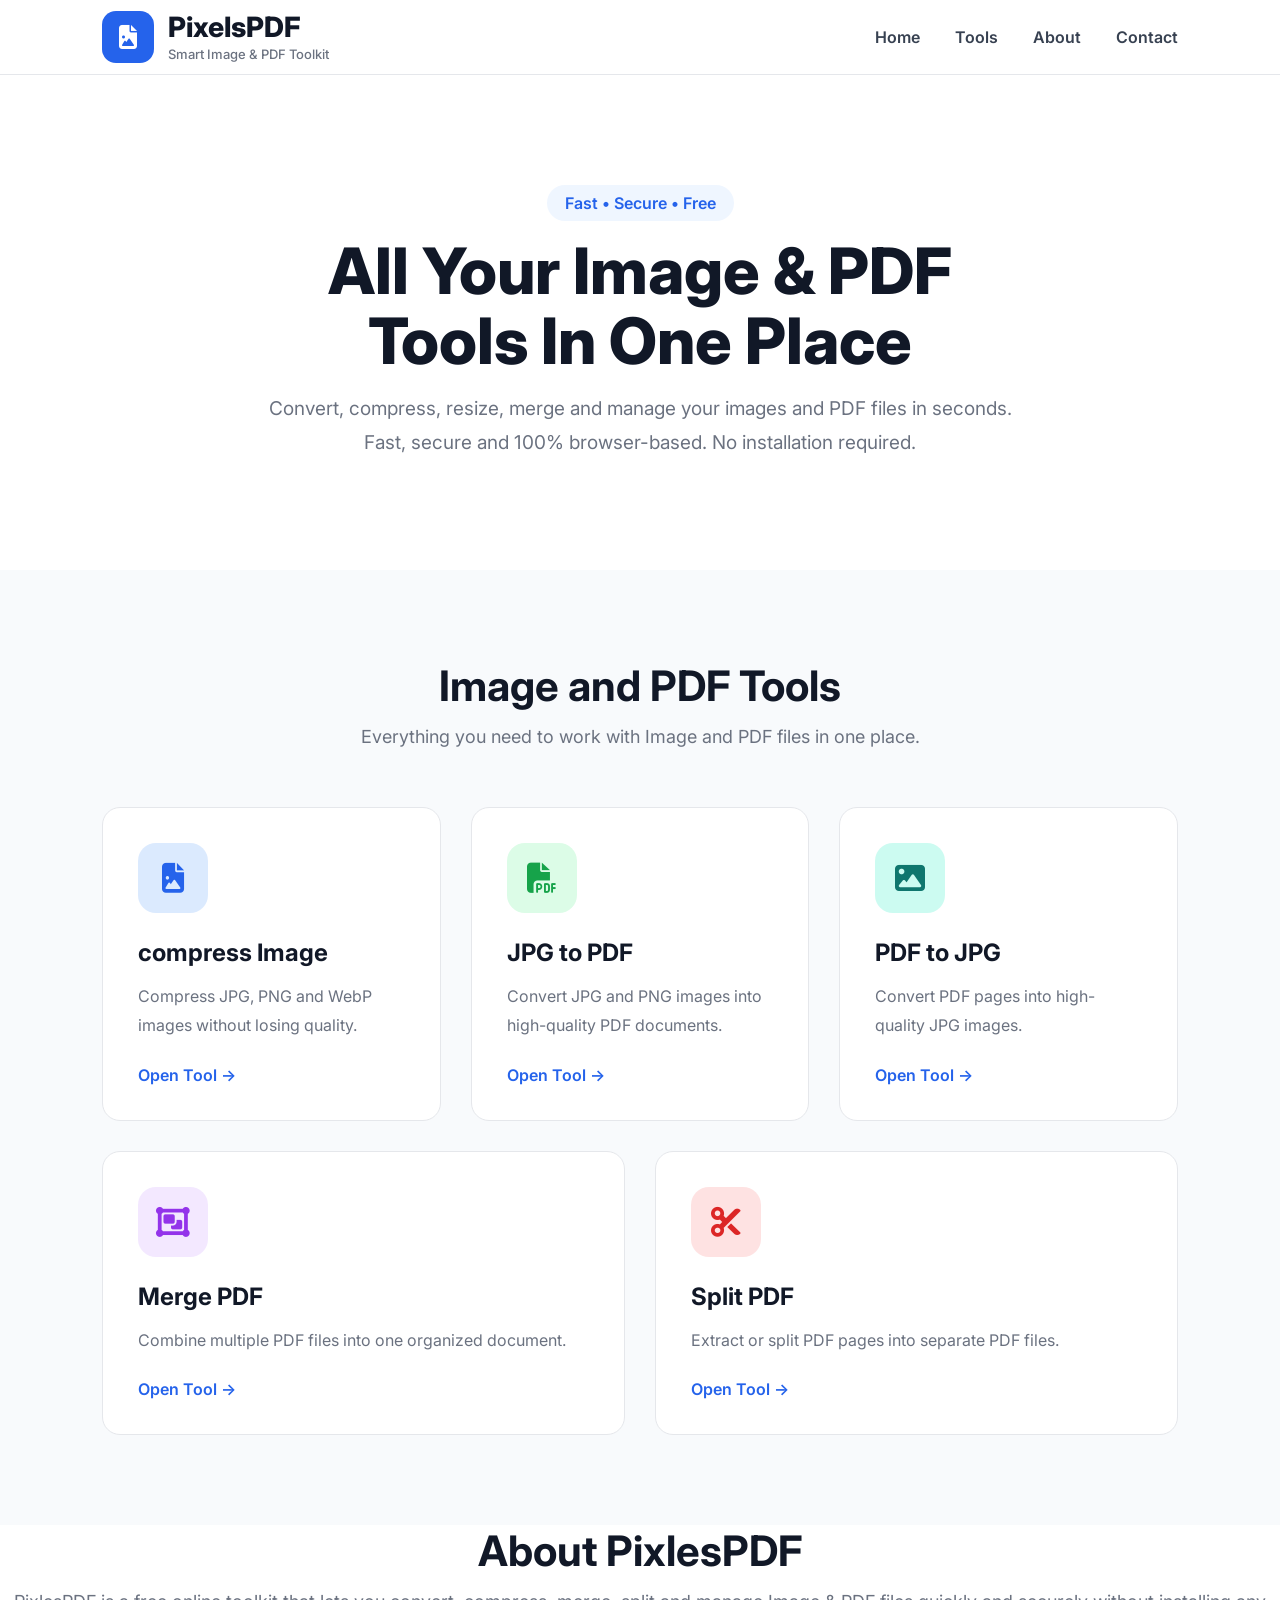
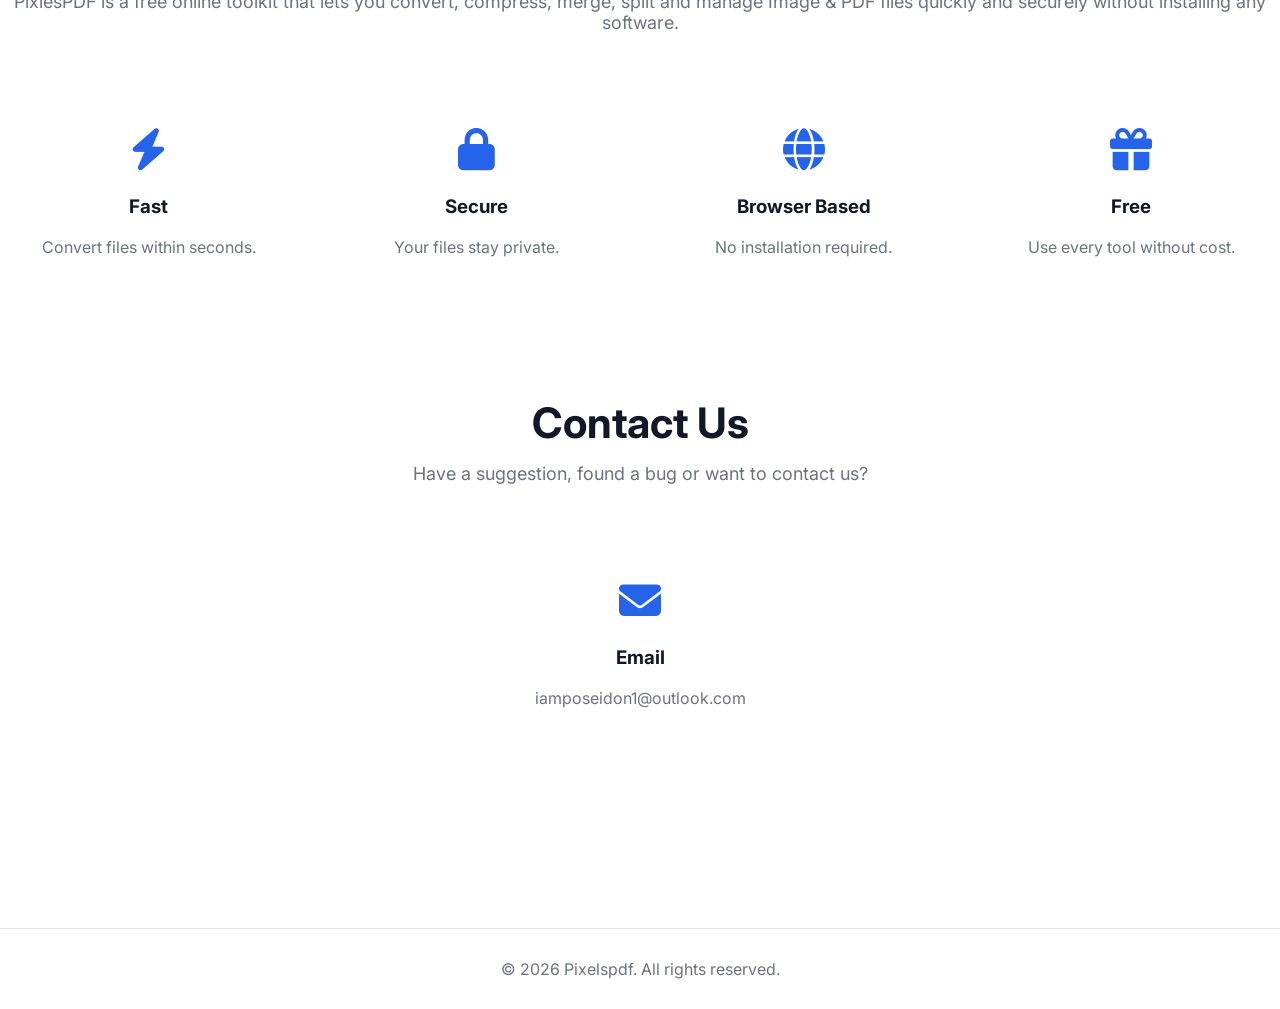
==== html/index.html @ 78e018db "Add files via upload" ====
<!DOCTYPE html>
<html lang="en">
<head>
<meta charset="UTF-8">
<meta name="viewport" content="width=device-width, initial-scale=1.0">

<title>PixelsPDF</title>

<link rel="preconnect" href="https://fonts.googleapis.com">
<link rel="preconnect" href="https://fonts.gstatic.com" crossorigin>

<link href="https://fonts.googleapis.com/css2?family=Inter:wght@400;500;600;700;800&display=swap" rel="stylesheet">

<link rel="stylesheet" href="https://cdnjs.cloudflare.com/ajax/libs/font-awesome/6.6.0/css/all.min.css">

<link rel="stylesheet" href="../css/style.css">

</head>

<body>

<header>

   <a href="index.html" class="logo">

    <div class="logo-icon">
        <i class="fa-solid fa-file-image"></i>
    </div>

    <div class="logo-text">
        <span>PixelsPDF</span>
        <small>Smart Image & PDF Toolkit</small>
    </div>

</a>

    <nav id="navbar">

        <a href="index.html">Home</a>
        <a href="#tools">Tools</a>
        <a href="#about">About</a>
        <a href="#contact">Contact</a>

    </nav>

    <div class="menu-btn" id="menuBtn">
        <i class="fa-solid fa-bars"></i>
    </div>

</header>

<section class="hero">

    <div class="hero-content">

        <span class="hero-badge">
            Fast • Secure • Free
        </span>

       <h1>All Your Image & PDF Tools In One Place</h1>

        <p>
    Convert, compress, resize, merge and manage your images and PDF files in seconds.
    Fast, secure and 100% browser-based. No installation required.
</p>

    </div>

</section>

<section class="tools" id="tools">

    <div class="section-header">

        <h2>Image and PDF Tools</h2>

        <p>
            Everything you need to work with Image and PDF files in one place.
        </p>

    </div>

    <!-- First Row -->

<div class="tools-grid">

    <!-- Compress Image -->
    <a href="compress-image.html" class="tool-card blue-card">

        <div class="icon blue">
            <i class="fa-solid fa-file-image"></i>
        </div>

        <h3>compress Image</h3>

        <p>
            Compress JPG, PNG and WebP images
            without losing quality.
        </p>

        <span>Open Tool →</span>

    </a>

    <!-- JPG to PDF -->

    <a href="jpg-to-pdf.html" class="tool-card green-card">

        <div class="icon green">
            <i class="fa-solid fa-file-pdf"></i>
        </div>

        <h3>JPG to PDF</h3>

        <p>
            Convert JPG and PNG images into
            high-quality PDF documents.
        </p>

        <span>Open Tool →</span>

    </a>

    <!-- PDF to JPG -->

    <a href="pdf-to-jpg.html" class="tool-card orange-card">

        <div class="icon orange">
            <i class="fa-solid fa-image"></i>
        </div>

        <h3>PDF to JPG</h3>

        <p>
            Convert PDF pages into
            high-quality JPG images.
        </p>

        <span>Open Tool →</span>

    </a>

</div>

<!-- Second Row -->

<div class="tools-grid-bottom">

    <!-- Merge PDF -->

    <a href="merge-pdf.html" class="tool-card purple-card">

        <div class="icon purple">
            <i class="fa-solid fa-object-group"></i>
        </div>

        <h3>Merge PDF</h3>

        <p>
            Combine multiple PDF files into
            one organized document.
        </p>

        <span>Open Tool →</span>

    </a>

    <!-- Split PDF -->

    <a href="split-pdf.html" class="tool-card red-card">

        <div class="icon red">
            <i class="fa-solid fa-scissors"></i>
        </div>

        <h3>Split PDF</h3>

        <p>
            Extract or split PDF pages
            into separate PDF files.
        </p>

        <span>Open Tool →</span>

    </a>

</div>

</section>

<section id="about" class="about">

    <div class="section-header">

        <h2>About PixlesPDF</h2>

        <p>
            PixlesPDF is a free online toolkit that lets you convert,
            compress, merge, split and manage Image & PDF files quickly
            and securely without installing any software.
        </p>

    </div>

    <div class="feature-grid">

        <div class="feature-box">

            <i class="fa-solid fa-bolt"></i>

            <h3>Fast</h3>

            <p>Convert files within seconds.</p>

        </div>

        <div class="feature-box">

            <i class="fa-solid fa-lock"></i>

            <h3>Secure</h3>

            <p>Your files stay private.</p>

        </div>

        <div class="feature-box">

            <i class="fa-solid fa-globe"></i>

            <h3>Browser Based</h3>

            <p>No installation required.</p>

        </div>

        <div class="feature-box">

            <i class="fa-solid fa-gift"></i>

            <h3>Free</h3>

            <p>Use every tool without cost.</p>

        </div>

    </div>

</section>

<section id="contact" class="features">

    <div class="section-header">

        <h2>Contact Us</h2>

        <p>

            Have a suggestion, found a bug or want to contact us?

        </p>

    </div>

    <div class="feature-box">

        <i class="fa-solid fa-envelope"></i>

        <h3>Email</h3>

        <p>

            iamposeidon1@outlook.com

        </p>

    </div>

</section>

<footer>

© 2026 Pixelspdf. All rights reserved.

</footer>
<script src="..js/navbar.js"></script>
<script src="../js/script.js"></script>
</body>
</html>
---- css/style.css ----
/* ==========================
   GOOGLE FONT RESET
========================== */

*{
    margin:0;
    padding:0;
    box-sizing:border-box;
    font-family:'Inter',sans-serif;
}

body{
    background:#ffffff;
    color:#111827;
    overflow-x:hidden;
}

/* ==========================
   HEADER
========================== */

header{
    width:100%;
    height:75px;

    display:flex;
    justify-content:space-between;
    align-items:center;

    padding:0 8%;

    background:#ffffff;

    border-bottom:1px solid #e5e7eb;

    position:sticky;
    top:0;

    z-index:1000;
}

.logo{
    display:flex;
    align-items:center;
    gap:14px;
    text-decoration:none;
}

.logo-icon{
    width:52px;
    height:52px;
    background:#2563EB;
    border-radius:14px;
    display:flex;
    align-items:center;
    justify-content:center;
    flex-shrink:0;
}

.logo-icon i{
    color:#fff;
    font-size:24px;
}

.logo-text{
    display:flex;
    flex-direction:column;
    line-height:1.2;
}

.logo-text span{
    font-size:28px;
    font-weight:800;
    color:#111827;
}

.logo-text small{
    font-size:13px;
    font-weight:500;
    color:#6B7280;
    margin-top:2px;
}

.tools-grid a{

    text-decoration:none;

    color:inherit;

}

.tools-grid-bottom a{
    
     text-decoration:none;

    color:inherit;
}

nav{

    display:flex;
    gap:35px;

}

nav a{

    text-decoration:none;

    color:#374151;

    font-weight:600;

    position:relative;

    transition:.3s;

}

nav a:hover{

    color:#2563EB;

}

nav a::after{

    content:"";

    position:absolute;

    left:0;

    bottom:-6px;

    width:0;

    height:2px;

    background:#2563EB;

    transition:.3s;

}

nav a:hover::after{

    width:100%;

}

.menu-btn{

    display:none;

    font-size:28px;

    color:#2563EB;

    cursor:pointer;

}

/* ==========================
   HERO
========================== */

.hero{

    min-height:55vh;

    display:flex;

    justify-content:center;

    align-items:center;

    padding:30px 8%;

    text-align:center;

}

.hero-content{

    max-width:760px;

}

.hero-badge{

    display:inline-block;

    padding:8px 18px;

    background:#EFF6FF;

    color:#2563EB;

    border-radius:50px;

    font-weight:600;

    margin-bottom:15px;

}

.hero h1{

    font-size:64px;

    font-weight:800;

    line-height:1.1;

    margin-bottom:15px;

}

.hero p{

    font-size:19px;

    color:#6B7280;

    line-height:1.8;

    margin-bottom:0;

}

.hero-buttons{

    display:flex;

    justify-content:center;

    gap:20px;

    flex-wrap:wrap;

}

.primary-btn{

    background:#2563EB;

    color:white;

    border:none;

    padding:16px 34px;

    border-radius:10px;

    font-size:16px;

    font-weight:600;

    cursor:pointer;

    transition:.3s;

}

.primary-btn:hover{

    background:#1D4ED8;

}

.secondary-btn{

    background:white;

    color:#111827;

    border:1px solid #d1d5db;

    padding:16px 34px;

    border-radius:10px;

    font-size:16px;

    font-weight:600;

    cursor:pointer;

    transition:.3s;

}

.secondary-btn:hover{

    background:#F8FAFC;

}

/* ==========================
   TOOLS SECTION
========================== */

.tools{

    padding:90px 8%;

    background:#F8FAFC;

}

.section-header{

    text-align:center;

    margin-bottom:60px;

}

.section-header h2{

    font-size:42px;

    margin-bottom:15px;

}

.section-header p{

    color:#6B7280;

    font-size:18px;

}

.tools-grid{

    display:grid;

    grid-template-columns:repeat(3,1fr);

    gap:30px;

}

.tools-grid-bottom{

    display:grid;

    grid-template-columns:repeat(2,1fr);

    gap:30px;

    margin-top:30px;

}

.tool-card{

    background:#fff;

    border:1px solid #E5E7EB;

    border-radius:18px;

    padding:35px;

    cursor:pointer;

    transition:.35s;

}

.tool-card:hover{

    transform:translateY(-10px);

    border-color:transparent;

    box-shadow:0 20px 45px rgba(0,0,0,.18);

}

.icon{

    width:70px;

    height:70px;

    border-radius:18px;

    display:flex;

    justify-content:center;

    align-items:center;

    margin-bottom:25px;

    transition:.35s;

}

.tool-card:hover .icon{

    transform:scale(1.12) rotate(6deg);

}

.icon i{

    font-size:30px;

}

.blue-card:hover{
    background:#2563EB;
    color:white;
}

.green-card:hover{
    background:#16A34A;
    color:white;
}

.orange-card:hover{
    background:#0F766E;
    color:white;
}

.purple-card:hover{
    background:#9333EA;
    color:white;
}

.red-card:hover{
    background:#DC2626;
    color:white;
}

.tool-card:hover h3,
.tool-card:hover p,
.tool-card:hover span{
    color:inherit;
}

.blue{

    background:#DBEAFE;

    color:#2563EB;

}

.green{

    background:#DCFCE7;

    color:#16A34A;

}

.orange{
    background:#CCFBF1;
    color:#0F766E;
}

.purple{

    background:#F3E8FF;

    color:#9333EA;

}

.red{

    background:#FEE2E2;

    color:#DC2626;

}


.tool-card h3{

    font-size:24px;

    margin-bottom:15px;

}

.tool-card p{

    color:#6B7280;

    line-height:1.8;

    margin-bottom:25px;

}

.tool-card span{

    color:#2563EB;

    font-weight:600;

    transition:.3s;

}

.tool-card:hover span{

    letter-spacing:.8px;

}

@media(max-width:900px){

.tools-grid{

    grid-template-columns:1fr;

}

.tools-grid-bottom{

    grid-template-columns:1fr;

}

.tools-grid-bottom .tool-card{

    min-height:280px;

    display:flex;

    flex-direction:column;

    justify-content:center;

}

}


.section-title{

    font-size:40px;

    margin-bottom:40px;

}


/* ==========================
   FOOTER
========================== */

footer{

    margin-top:80px;

    border-top:1px solid #e5e7eb;

    padding:30px;

    text-align:center;

    color:#6B7280;

}

/* ==========================
   MOBILE
========================== */

@media(max-width:768px){

header{

    padding:0 20px;

}

nav{

    position:absolute;

    top:75px;

    left:0;

    width:100%;

    background:white;

    flex-direction:column;

    align-items:center;

    padding:25px 0;

    gap:20px;

    display:none;

    border-bottom:1px solid #e5e7eb;

}

nav.active{

    display:flex;

}

.menu-btn{

    display:block;

}

.hero{

    min-height:70vh;

    padding:60px 20px;

}

.hero h1{

    font-size:42px;

}

.hero p{

    font-size:16px;

}

.hero-buttons{

    flex-direction:column;

}

.primary-btn,
.secondary-btn{

    width:100%;

}

}

/* ==========================
   FEATURES
========================== */

.features{
    padding:100px 8%;
    background:#ffffff;
}

.feature-grid{
    display:grid;
    grid-template-columns:repeat(4,1fr);
    gap:30px;
    margin-top:60px;
}

.feature-box{

    text-align:center;

    padding:35px;

    border-radius:18px;

    transition:.35s;

}

.feature-box:hover{

    background:#F8FAFC;

    transform:translateY(-8px);

}

.feature-box i{

    font-size:42px;

    color:#2563EB;

    margin-bottom:25px;

}

.feature-box h3{

    margin-bottom:15px;

}

.feature-box p{

    color:#6B7280;

    line-height:1.8;

}

@media(max-width:1000px){

.feature-grid{

grid-template-columns:repeat(2,1fr);

}

}

@media(max-width:700px){

.feature-grid{

grid-template-columns:1fr;

}

}
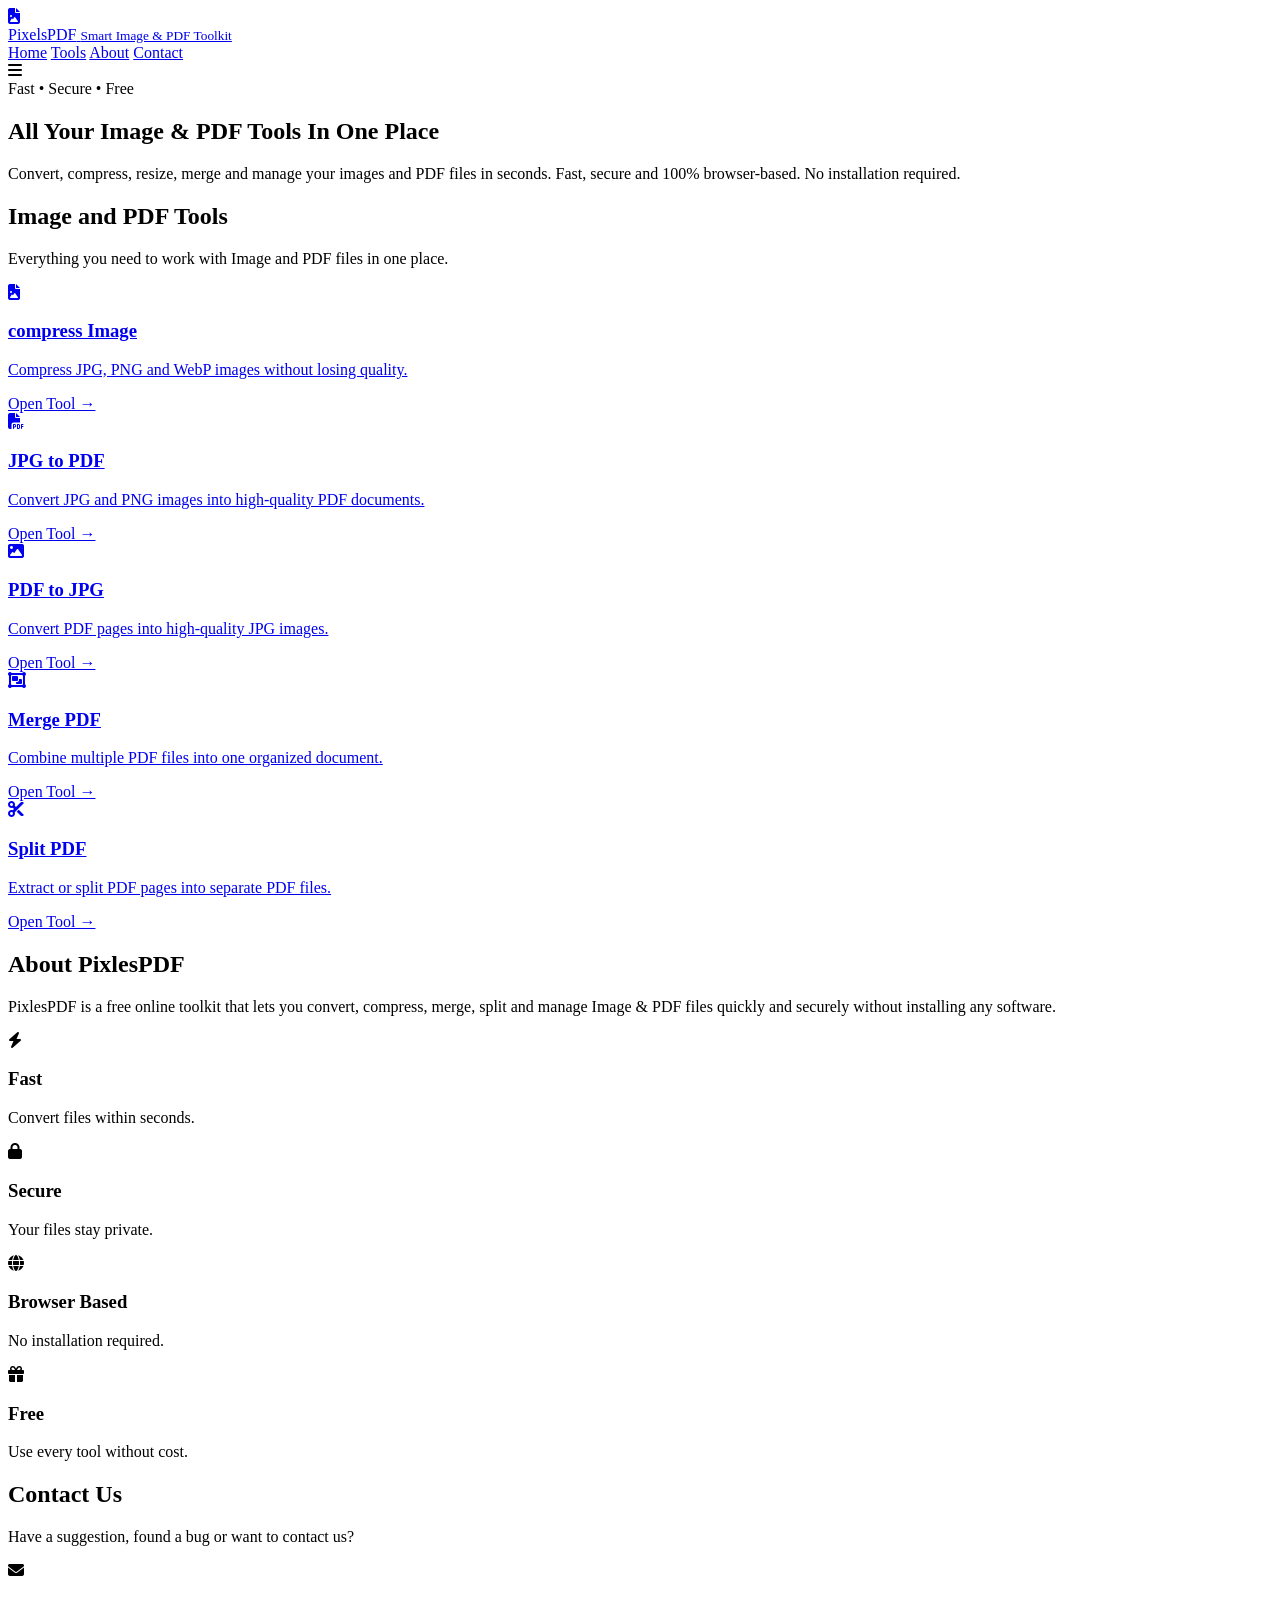
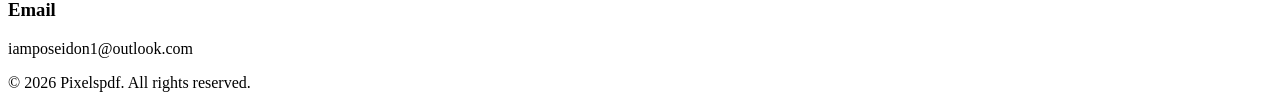
==== commit c4bfeb84: "Add files via upload" ====
--- a/html/index.html
+++ b/html/index.html
@@ -13,7 +13,7 @@
 
 <link rel="stylesheet" href="https://cdnjs.cloudflare.com/ajax/libs/font-awesome/6.6.0/css/all.min.css">
 
-<link rel="stylesheet" href="../css/style.css">
+<link rel="stylesheet" href="css/style.css">
 
 </head>
 
@@ -283,7 +283,7 @@
 © 2026 Pixelspdf. All rights reserved.
 
 </footer>
-<script src="..js/navbar.js"></script>
-<script src="../js/script.js"></script>
+<script src="js/navbar.js"></script>
+<script src="js/script.js"></script>
 </body>
 </html>
